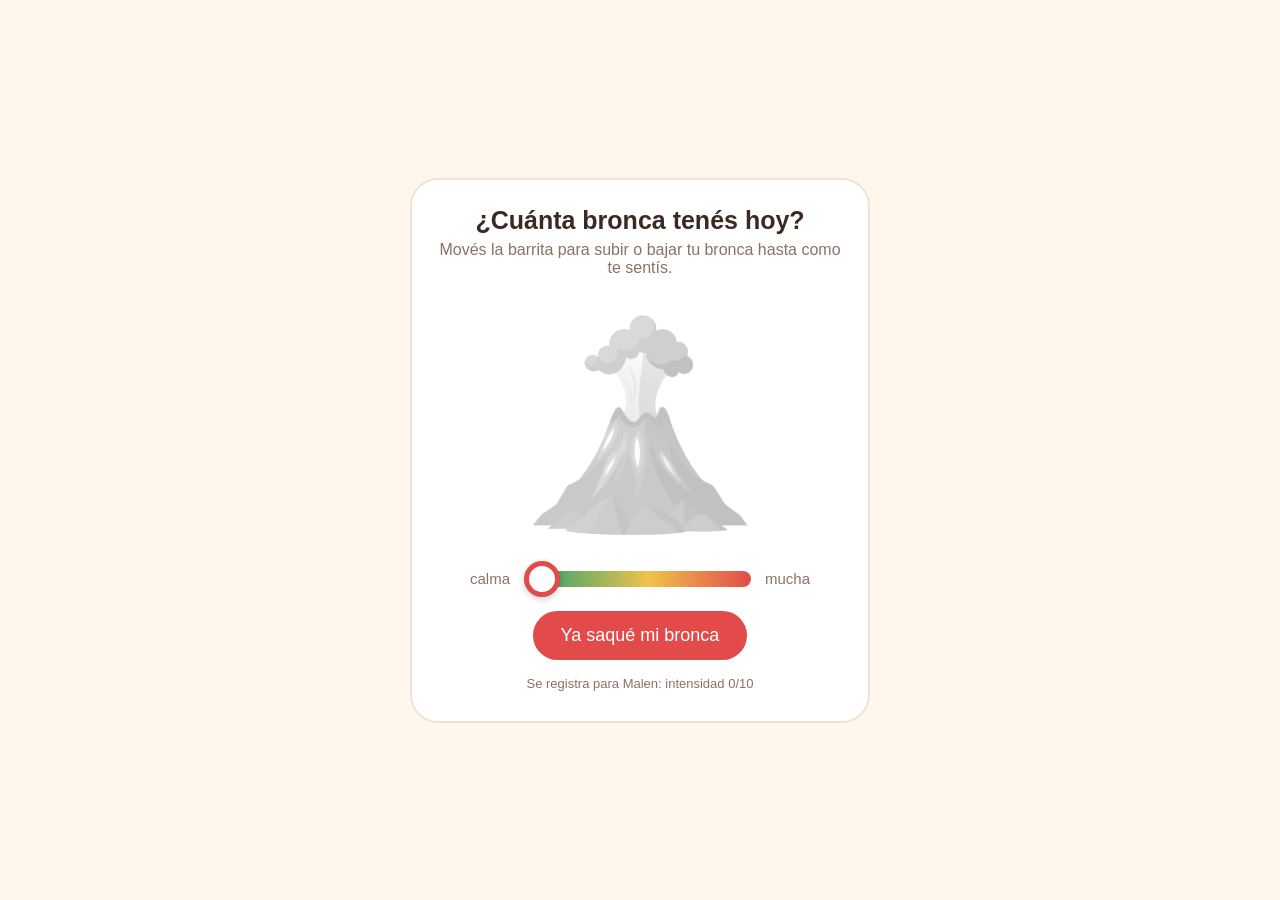
==== emociones-app/activities/enojo.html @ dce219d5 "Add follow-up calm-down activities and restyle the body silhouette - New "childActivity" step: after" ====
<!DOCTYPE html>
<html lang="es">
<head>
<meta charset="UTF-8" />
<meta name="viewport" content="width=device-width, initial-scale=1.0" />
<title>Actividad: El volcán del enojo</title>


<style>
  :root {
    --fondo:        #FFF6EC;
    --tarjeta:      #FFFFFF;
    --texto:        #3A2A22;
    --texto-suave:  #8A7266;
    --lava:         #E24B4A;
    --lava-oscuro:  #A32D2D;
    --calma:        #1D9E75;
    --calma-suave:  #E1F5EE;
    --borde:        #F0E3D6;
  }
  * { box-sizing: border-box; }
  body {
    margin: 0; min-height: 100vh;
    display: flex; align-items: center; justify-content: center;
    background: var(--fondo);
    font-family: 'Nunito', sans-serif; color: var(--texto);
    padding: 16px;
  }
  .tarjeta {
    width: 100%; max-width: 460px;
    background: var(--tarjeta);
    border-radius: 28px; border: 2px solid var(--borde);
    padding: 26px 22px 30px; text-align: center;
  }
  .titulo {
    font-family: 'Fredoka', sans-serif; font-weight: 600;
    font-size: 25px; margin: 0 0 6px;
  }
  .consigna {
    font-size: 16px; color: var(--texto-suave);
    margin: 0 0 10px; min-height: 44px; transition: color 0.3s;
  }
  .escena {
    width: 260px; height: 260px; margin: 0 auto;
    display: flex; align-items: center; justify-content: center;
    user-select: none; -webkit-tap-highlight-color: transparent;
  }
  .escena.sacudir { animation: sacudida 0.12s; }
  @keyframes sacudida {
    0%,100% { transform: translateX(0); }
    50%     { transform: translateX(4px); }
  }

  /* ----- Barra deslizante ----- */
  .nivel {
    display: flex; align-items: center; gap: 12px;
    max-width: 340px; margin: 14px auto 0;
    font-family: 'Fredoka', sans-serif; font-size: 15px; color: var(--texto-suave);
  }
  .slider {
    -webkit-appearance: none; appearance: none;
    flex: 1; height: 16px; border-radius: 999px; outline: none; cursor: pointer;
    background: linear-gradient(90deg, var(--calma), #F0C24B 55%, var(--lava));
  }
  .slider::-webkit-slider-thumb {
    -webkit-appearance: none; appearance: none;
    width: 36px; height: 36px; border-radius: 50%;
    background: #fff; border: 5px solid var(--lava);
    box-shadow: 0 2px 6px rgba(0,0,0,0.20); cursor: pointer; transition: border-color 0.3s;
  }
  .slider::-moz-range-thumb {
    width: 36px; height: 36px; border-radius: 50%;
    background: #fff; border: 5px solid var(--lava);
    box-shadow: 0 2px 6px rgba(0,0,0,0.20); cursor: pointer;
  }
  .slider.calma::-webkit-slider-thumb { border-color: var(--calma); }
  .slider.calma::-moz-range-thumb     { border-color: var(--calma); }
  .slider:disabled { opacity: 0.6; cursor: default; }

  /* ----- Grilla de actividades para calmarse (2da página) ----- */
  .actividades {
    display: none;
    grid-template-columns: repeat(3, 1fr);
    gap: 10px; margin-top: 18px;
  }
  .actividades.visible { display: grid; }
  .opcion {
    display: flex; flex-direction: column; align-items: center; gap: 6px;
    background: var(--calma-suave); border: 2px solid var(--calma-suave);
    border-radius: 16px; padding: 12px 6px; cursor: pointer;
    font-family: 'Fredoka', sans-serif; color: var(--texto);
    transition: transform 0.1s, border-color 0.2s;
  }
  .opcion:hover  { border-color: var(--calma); }
  .opcion:active { transform: scale(0.95); }
  /* El recuadro donde luego irá el DIBUJO (por ahora un emoji) */
  .opcion-img {
    width: 56px; height: 56px; border-radius: 12px; background: #fff;
    display: flex; align-items: center; justify-content: center;
    font-size: 32px; line-height: 1;
  }
  .opcion-img img { width: 100%; height: 100%; object-fit: contain; border-radius: 12px; }
  .opcion-txt { font-size: 12px; color: var(--texto-suave); line-height: 1.15; }

  .boton {
    margin-top: 22px; font-family: 'Fredoka', sans-serif;
    font-size: 18px; font-weight: 500; color: #fff;
    background: var(--lava); border: none; border-radius: 999px;
    padding: 14px 28px; cursor: pointer;
    transition: background 0.2s, transform 0.1s;
  }
  .boton:hover  { filter: brightness(0.94); }
  .boton:active { transform: scale(0.96); }
  .registro {
    margin: 16px auto 0; font-size: 13px; color: var(--texto-suave);
    font-family: 'Nunito', sans-serif;
  }
  @media (prefers-reduced-motion: reduce) {
    .escena.sacudir { animation: none; }
  }
</style>
</head>
<body>

  <div class="tarjeta">
    <h1 class="titulo" id="titulo">¿Cuánta bronca tenés hoy?</h1>
    <p class="consigna" id="consigna">Movés la barrita para subir o bajar tu bronca hasta como te sentís.</p>

    <div class="escena" id="escena">
      <svg viewBox="0 0 560 560" width="248" height="248" xmlns="http://www.w3.org/2000/svg" aria-hidden="true">
        <defs>
          <clipPath id="revelado">
            <rect id="reveal" x="0" y="560" width="560" height="0"/>
          </clipPath>
        </defs>
        <image href="[data-uri]" x="0" y="0" width="560" height="560"
               style="filter:grayscale(1) brightness(1.15); opacity:0.30"/>
        <image href="[data-uri]" x="0" y="0" width="560" height="560"
               clip-path="url(#revelado)"/>
        <g id="chispas"></g>
        <circle id="respiracion" cx="280" cy="330" r="0" fill="#5DCAA5" opacity="0.5"/>
      </svg>
    </div>

    <div class="nivel">
      <span>calma</span>
      <input type="range" class="slider" id="slider" min="0" max="10" step="1" value="0" aria-label="Nivel de bronca">
      <span>mucha</span>
    </div>

    <!-- Las actividades se generan solas desde el código (abajo) -->
    <div class="actividades" id="actividades"></div>

    <button class="boton" id="boton">Ya saqué mi bronca</button>

    <p class="registro" id="registro">Se registra para Malen: intensidad 0/10</p>
  </div>

<script>
/* ================================================================
   CONFIGURACIÓN
   ================================================================ */
const ACTIVIDAD = {
  emocion: "enojo",
  textos: {
    inicioTitulo:   "¿Cuánta bronca tenés hoy?",
    inicioConsigna: "Movés la barrita para subir o bajar tu bronca hasta como te sentís.",
    calmaTitulo:    "Ahora vamos a calmar el volcán",
    calmaConsigna:  "Respirá y bajá la barrita. Cuando estés mejor, tocá lo que te ayudó.",
    cierreTitulo:   "¡Muy bien!",
    cierreConsigna: "Sacaste tu bronca y aprendiste a calmarla vos solo.",
    botonSacar:     "Ya saqué mi bronca"
  }
};

/* Las 10 actividades de calma para el Enojo.
   El "emoji" es provisorio: cuando lleguen los dibujos, se reemplaza
   por la imagen de cada acción (usando su id, ej: imagenes/nino/respirar.png). */
const ACCIONES_ENOJO = [
  { id: "respirar",        nombre: "Respirar hondo",        emoji: "🌬️" },
  { id: "contar",          nombre: "Contar hasta 10",       emoji: "🔢" },
  { id: "tensar_soltar",   nombre: "Apretar y soltar",      emoji: "✊" },
  { id: "agua",            nombre: "Tomar agua",            emoji: "💧" },
  { id: "caminar",         nombre: "Salir a caminar",       emoji: "🚶" },
  { id: "moverme",         nombre: "Moverme un poco",       emoji: "🤸" },
  { id: "entender_motivo", nombre: "Entender qué pasó",     emoji: "💡" },
  { id: "buscar_solucion", nombre: "Buscar una solución",   emoji: "🧩" },
  { id: "dibujar",         nombre: "Dibujar lo que siento", emoji: "🎨" },
  { id: "musica",          nombre: "Escuchar música",       emoji: "🎵" }
];

/* ================================================================
   ESTADO
   ================================================================ */
const estado = {
  fase: "sacar",
  intensidad: 0,
  pico: 0,
  queLoAyudo: null
};

const el = {
  titulo:       document.getElementById("titulo"),
  consigna:     document.getElementById("consigna"),
  escena:       document.getElementById("escena"),
  reveal:       document.getElementById("reveal"),
  chispas:      document.getElementById("chispas"),
  respiracion:  document.getElementById("respiracion"),
  slider:       document.getElementById("slider"),
  actividades:  document.getElementById("actividades"),
  boton:        document.getElementById("boton"),
  registro:     document.getElementById("registro")
};

const ALTO = 560;

/* ================================================================
   FUNCIONES
   ================================================================ */
function dibujar() {
  const i = estado.intensidad;
  const alto = (i / 10) * ALTO;
  el.reveal.setAttribute("y", ALTO - alto);
  el.reveal.setAttribute("height", alto);
  el.slider.value = i;
  const etiqueta = estado.fase === "cierre" ? "Guardado para Malen" : "Se registra para Malen";
  el.registro.textContent = etiqueta + ": intensidad " + Math.round(i) + "/10";
}

function lanzarChispa() {
  const c = document.createElementNS("http://www.w3.org/2000/svg", "circle");
  c.setAttribute("cx", 280 + (Math.random() * 120 - 60));
  c.setAttribute("cy", 230);
  c.setAttribute("r", 4 + Math.random() * 6);
  c.setAttribute("fill", "#FF8A3D");
  el.chispas.appendChild(c);
  let y = 230, op = 1;
  const t = setInterval(() => {
    y -= 5; op -= 0.06;
    c.setAttribute("cy", y);
    c.setAttribute("opacity", Math.max(0, op));
    if (op <= 0) { clearInterval(t); c.remove(); }
  }, 30);
}

function sacudir() {
  el.escena.classList.add("sacudir");
  setTimeout(() => el.escena.classList.remove("sacudir"), 120);
}

/* ------------------ LA BARRA DESLIZANTE ------------------ */
let ultimoNivel = 0;
function moverBarra() {
  if (estado.fase === "cierre") { el.slider.value = estado.intensidad; return; }
  const val = parseInt(el.slider.value, 10);
  if (val > ultimoNivel) { lanzarChispa(); sacudir(); }
  ultimoNivel = val;
  estado.intensidad = val;
  estado.pico = Math.max(estado.pico, val);
  dibujar();
}

/* ------------------ ARMAR LAS ACTIVIDADES ------------------ */
function renderActividades() {
  ACCIONES_ENOJO.forEach(accion => {
    const boton = document.createElement("button");
    boton.className = "opcion";
    boton.dataset.id = accion.id;
    // El día de mañana, en vez del emoji, acá va: <img src="imagenes/.../ID.png">
    boton.innerHTML =
      '<span class="opcion-img">' + accion.emoji + '</span>' +
      '<span class="opcion-txt">' + accion.nombre + '</span>';
    boton.addEventListener("click", () => elegirAyuda(accion.id));
    el.actividades.appendChild(boton);
  });
}

/* ------------------ FASE 2: CALMARSE ------------------ */
function empezarCalma() {
  if (estado.pico === 0) return;
  estado.fase = "calma";
  el.titulo.textContent    = ACTIVIDAD.textos.calmaTitulo;
  el.consigna.textContent  = ACTIVIDAD.textos.calmaConsigna;
  el.slider.classList.add("calma");
  el.actividades.classList.add("visible");
  el.boton.style.display   = "none";
  animarRespiracion();
}
function animarRespiracion() {
  let r = 40, creciendo = true;
  setInterval(() => {
    if (creciendo) { r += 1.8; if (r >= 110) creciendo = false; }
    else           { r -= 1.8; if (r <= 40)  creciendo = true; }
    el.respiracion.setAttribute("r", r);
  }, 40);
}

/* ------------------ FASE 3: CIERRE ------------------ */
function elegirAyuda(id) {
  if (estado.fase !== "calma") return;
  const accion = ACCIONES_ENOJO.find(a => a.id === id);
  estado.queLoAyudo = accion ? accion.nombre : id;
  estado.fase = "cierre";
  el.titulo.textContent   = ACTIVIDAD.textos.cierreTitulo;
  el.consigna.textContent = ACTIVIDAD.textos.cierreConsigna;
  el.consigna.style.color = "var(--calma)";
  el.actividades.classList.remove("visible");
  el.slider.disabled = true;

  const resultado = {
    emocion: ACTIVIDAD.emocion,
    intensidadMaxima: estado.pico,
    intensidadFinal: Math.round(estado.intensidad),
    queLoAyudo: id,                 // guardamos el id (ej: "caminar")
    queLoAyudoNombre: estado.queLoAyudo,
    reguloSolo: estado.intensidad <= 3,
    fecha: new Date().toISOString()
  };
  console.log("Resultado de la sesión:", resultado);
  if (window.parent !== window) { window.parent.postMessage(Object.assign({ type: "activity-complete" }, resultado), "*"); }
  el.registro.textContent =
    "Guardado en la ficha: llegó a " + resultado.intensidadMaxima +
    "/10 · lo ayudó " + resultado.queLoAyudoNombre.toLowerCase();
  dibujar();
}

/* ================================================================
   CONEXIONES Y ARRANQUE
   ================================================================ */
renderActividades();
el.slider.addEventListener("input", moverBarra);
el.boton.addEventListener("click", empezarCalma);

el.titulo.textContent   = ACTIVIDAD.textos.inicioTitulo;
el.consigna.textContent = ACTIVIDAD.textos.inicioConsigna;
el.boton.textContent    = ACTIVIDAD.textos.botonSacar;
dibujar();
</script>
</body>
</html>
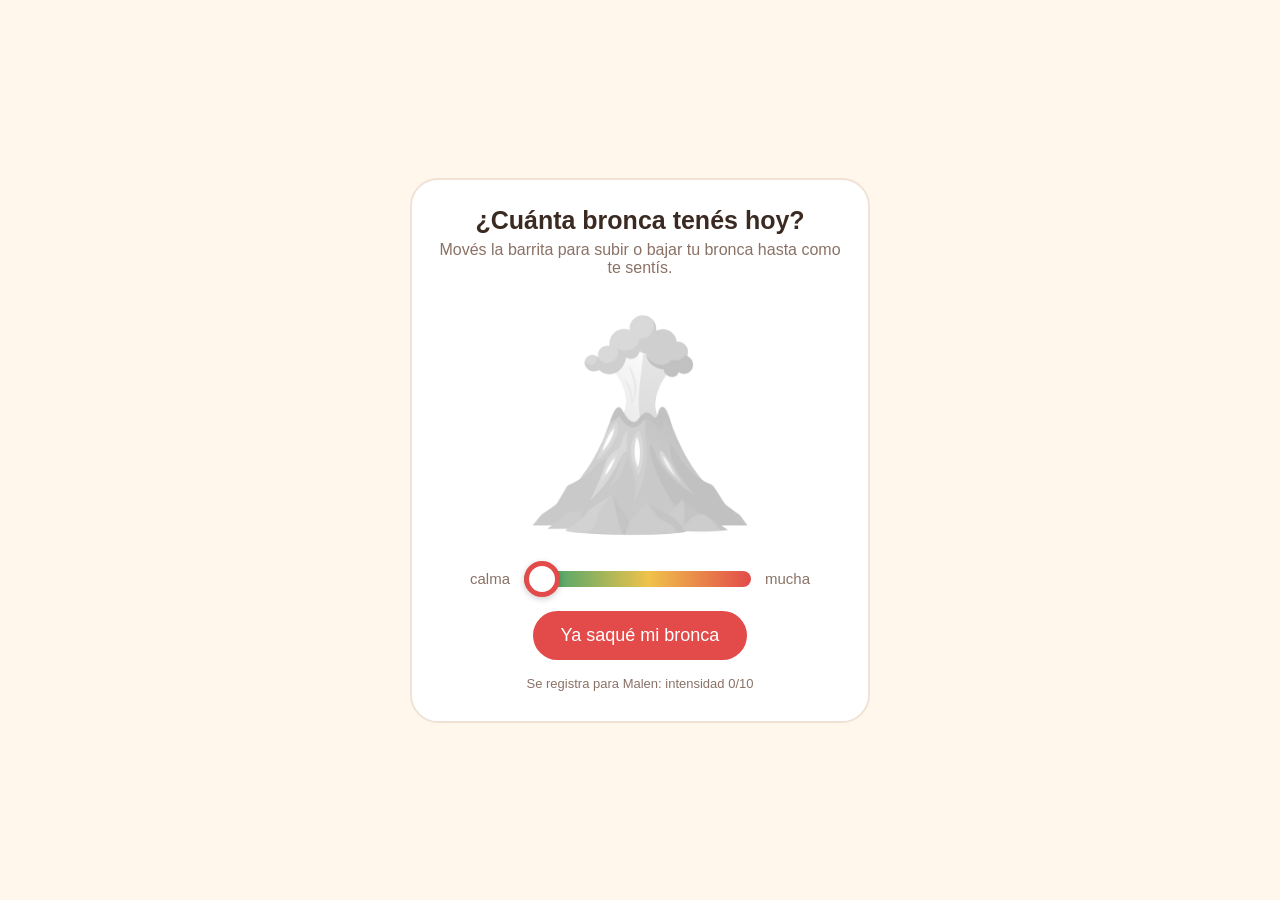
==== commit 028eb0c4: "Replace emoji placeholders with real illustrations in the coping actions - Add the 66 provided image" ====
--- a/emociones-app/activities/enojo.html
+++ b/emociones-app/activities/enojo.html
@@ -93,7 +93,7 @@
   }
   .opcion:hover  { border-color: var(--calma); }
   .opcion:active { transform: scale(0.95); }
-  /* El recuadro donde luego irá el DIBUJO (por ahora un emoji) */
+  /* El recuadro con el dibujo de la acción */
   .opcion-img {
     width: 56px; height: 56px; border-radius: 12px; background: #fff;
     display: flex; align-items: center; justify-content: center;
@@ -173,20 +173,18 @@
   }
 };
 
-/* Las 10 actividades de calma para el Enojo.
-   El "emoji" es provisorio: cuando lleguen los dibujos, se reemplaza
-   por la imagen de cada acción (usando su id, ej: imagenes/nino/respirar.png). */
+/* Las 10 actividades de calma para el Enojo. */
 const ACCIONES_ENOJO = [
-  { id: "respirar",        nombre: "Respirar hondo",        emoji: "🌬️" },
-  { id: "contar",          nombre: "Contar hasta 10",       emoji: "🔢" },
-  { id: "tensar_soltar",   nombre: "Apretar y soltar",      emoji: "✊" },
-  { id: "agua",            nombre: "Tomar agua",            emoji: "💧" },
-  { id: "caminar",         nombre: "Salir a caminar",       emoji: "🚶" },
-  { id: "moverme",         nombre: "Moverme un poco",       emoji: "🤸" },
-  { id: "entender_motivo", nombre: "Entender qué pasó",     emoji: "💡" },
-  { id: "buscar_solucion", nombre: "Buscar una solución",   emoji: "🧩" },
-  { id: "dibujar",         nombre: "Dibujar lo que siento", emoji: "🎨" },
-  { id: "musica",          nombre: "Escuchar música",       emoji: "🎵" }
+  { id: "respirar",        nombre: "Respirar hondo" },
+  { id: "contar",          nombre: "Contar hasta 10" },
+  { id: "tensar_soltar",   nombre: "Apretar y soltar" },
+  { id: "agua",            nombre: "Tomar agua" },
+  { id: "caminar",         nombre: "Salir a caminar" },
+  { id: "moverme",         nombre: "Moverme un poco" },
+  { id: "entender_motivo", nombre: "Entender qué pasó" },
+  { id: "buscar_solucion", nombre: "Buscar una solución" },
+  { id: "dibujar",         nombre: "Dibujar lo que siento" },
+  { id: "musica",          nombre: "Escuchar música" }
 ];
 
 /* ================================================================
@@ -260,15 +258,28 @@
   dibujar();
 }
 
+/* Género de las ilustraciones: M/F si viene en la URL (?sex=M o ?sex=F,
+   según la ficha del paciente), si no, la variante neutral. */
+const GENERO = (() => {
+  const g = new URLSearchParams(location.search).get('sex');
+  return (g === 'M' || g === 'F') ? g : 'N';
+})();
+
+/* Acciones sin un recorte de imagen confiable todavía: se muestran
+   con un emoji de reserva hasta que llegue el archivo corregido. */
+const SIN_IMAGEN_CONFIABLE = { caminar: '🚶' };
+
 /* ------------------ ARMAR LAS ACTIVIDADES ------------------ */
 function renderActividades() {
   ACCIONES_ENOJO.forEach(accion => {
     const boton = document.createElement("button");
     boton.className = "opcion";
     boton.dataset.id = accion.id;
-    // El día de mañana, en vez del emoji, acá va: <img src="imagenes/.../ID.png">
+    const emojiReserva = SIN_IMAGEN_CONFIABLE[accion.id];
     boton.innerHTML =
-      '<span class="opcion-img">' + accion.emoji + '</span>' +
+      (emojiReserva
+        ? '<span class="opcion-img" style="font-size:32px;">' + emojiReserva + '</span>'
+        : '<span class="opcion-img"><img src="imagenes/' + accion.id + '-' + GENERO + '.png" alt=""></span>') +
       '<span class="opcion-txt">' + accion.nombre + '</span>';
     boton.addEventListener("click", () => elegirAyuda(accion.id));
     el.actividades.appendChild(boton);
